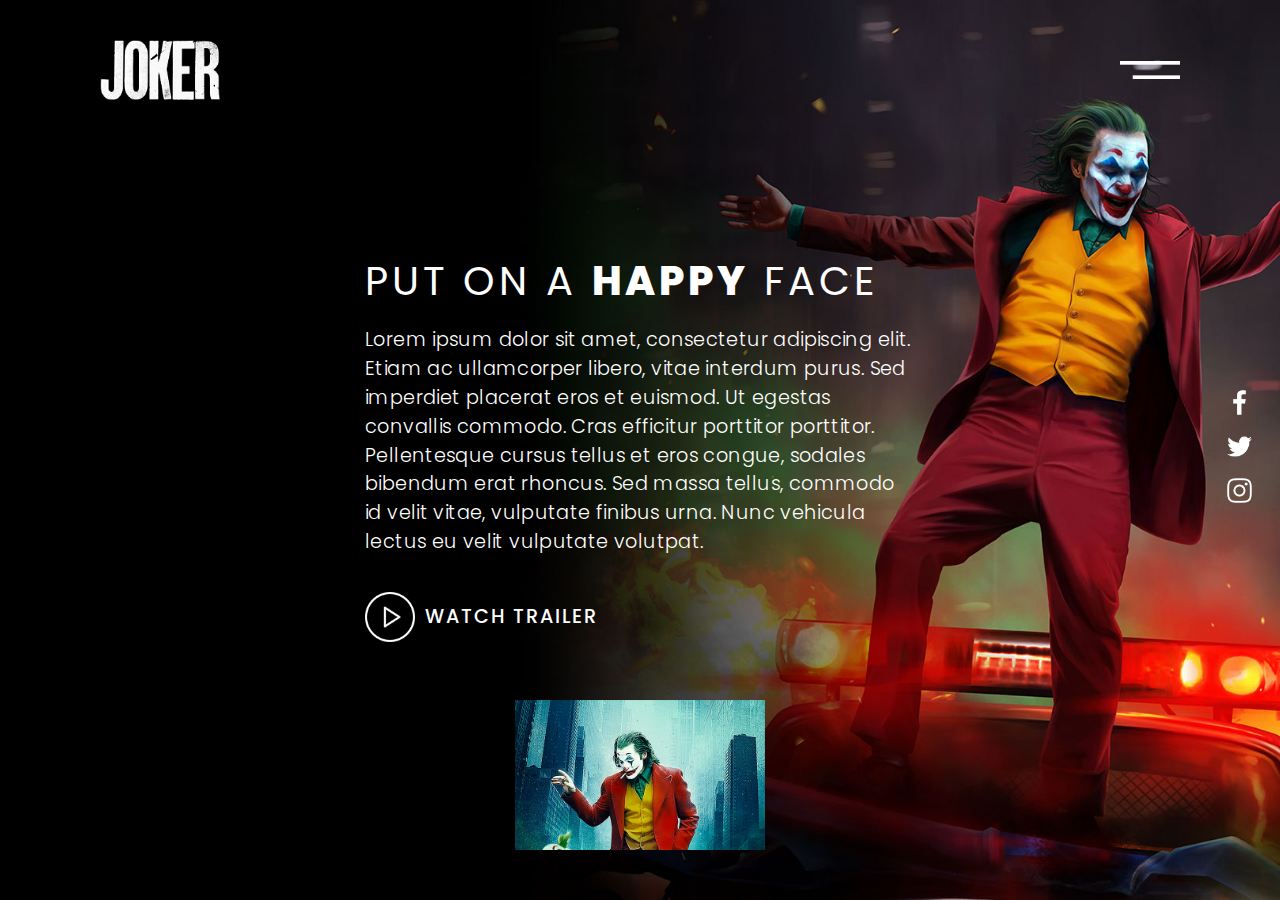
==== index.html @ 4f36a01a "joker movie landing" ====
<!DOCTYPE html>
<html lang="en">
<head>
    <meta charset="UTF-8">
    <meta name="viewport" content="width=device-width, initial-scale=1.0">
    <title>Joker</title>
    <link rel="icon" type="image/png" href="./images/favicon-32x32.png">
    <link rel="stylesheet" href="./css/style.css">
</head>
<body>
    <header>
        <a href="#" class="logo">
            <img src="images/logo.png" alt="logo">
        </a>
        <div class="toggle">
            <img src="images/toggle.png" alt="toggle">
        </div>
    </header>
    <div class="banner">
        <div class="content">
            <h2>Put on a <span>Happy</span> face</h2>
            <p>
                Lorem ipsum dolor sit amet, consectetur adipiscing elit. 
                Etiam ac ullamcorper libero, vitae interdum purus. 
                Sed imperdiet placerat eros et euismod. Ut egestas convallis commodo. 
                Cras efficitur porttitor porttitor. Pellentesque cursus tellus et eros congue, 
                sodales bibendum erat rhoncus. Sed massa tellus, commodo id velit vitae, 
                vulputate finibus urna. Nunc vehicula lectus eu velit vulputate volutpat.
             </p>
             <a href="#" class="play" onclick="toggle();">
                <img src="images/play.png" alt="play">
                Watch Trailer
             </a>
             <div class="slide"></div>
             <ul class="sci">
                <li><a href="#"><img src="images/facebook.png"></a></li>
                <li><a href="#"><img src="images/twitter.png"></a></li>
                <li><a href="#"><img src="images/instagram.png"></a></li>
             </ul>
        </div>
    </div>
    <div class="trailer">
        <iframe class="video" width="80%" height="80%" src="https://www.youtube-nocookie.com/embed/t433PEQGErc?start=1" frameborder="0" allow="accelerometer; autoplay; encrypted-media; gyroscope; picture-in-picture" allowfullscreen></iframe>
        <img src="./images/close.png" alt="close" class="close" onclick="toggle();">
    </div>
    <script type="text/javascript">
        function toggle() {
            var trailer = document.querySelector('.trailer');
            var videos = document.querySelectorAll('iframe, video');
            trailer.classList.toggle('active');
            
            Array.prototype.forEach.call(videos, function (video) {
                if (video.tagName.toLowerCase() === 'video') {
                    video.pause();
                } else {
                    var src = video.src;
                    video.src = src;
                }
            });
        }
    </script>
</body>
</html>
---- css/style.css ----
@import url("https://fonts.googleapis.com/css?family=Poppins:200,300,400,500,600,700,800,900&display=swap");
header {
  position: absolute;
  top: 0;
  left: 0;
  width: 100%;
  display: -webkit-box;
  display: -ms-flexbox;
  display: flex;
  -webkit-box-pack: justify;
      -ms-flex-pack: justify;
          justify-content: space-between;
  -webkit-box-align: center;
      -ms-flex-align: center;
          align-items: center;
  padding: 40px 100px;
  z-index: 1000;
}

header .logo {
  max-width: 120px;
}

header .logo img {
  max-width: 100%;
}

header .toggle {
  max-width: 60px;
  cursor: pointer;
}

header .toggle img {
  max-width: 100%;
}

.banner {
  position: relative;
  width: 100%;
  min-height: 100vh;
  padding: 0 100px;
  background: url("../images/bg.jpg");
  background-position: center;
  background-size: cover;
  display: -webkit-box;
  display: -ms-flexbox;
  display: flex;
  -webkit-box-pack: center;
      -ms-flex-pack: center;
          justify-content: center;
  -webkit-box-align: center;
      -ms-flex-align: center;
          align-items: center;
}

.banner .content {
  max-width: 550px;
}

.banner .content h2 {
  text-transform: uppercase;
  font-weight: 400;
  font-size: 2.5em;
  letter-spacing: 0.1em;
  color: #fff;
}

.banner .content h2 span {
  font-weight: 800;
}

.banner .content p {
  font-size: 1.2em;
  font-weight: 300;
  letter-spacing: 0.02em;
  line-height: 1.5em;
  color: #fff;
  margin: 15px 0 35px;
}

.play {
  position: relative;
  display: -webkit-inline-box;
  display: -ms-inline-flexbox;
  display: inline-flex;
  -webkit-box-pack: start;
      -ms-flex-pack: start;
          justify-content: flex-start;
  -webkit-box-align: center;
      -ms-flex-align: center;
          align-items: center;
  color: #fff;
  text-transform: uppercase;
  font-weight: 500;
  text-decoration: none;
  letter-spacing: 2px;
  font-size: 1.2em;
}

.play img {
  margin-right: 10px;
  max-width: 50px;
}

.sci {
  position: absolute;
  top: 50%;
  -webkit-transform: translateY(-50%);
          transform: translateY(-50%);
  right: 20px;
  display: -webkit-box;
  display: -ms-flexbox;
  display: flex;
  -webkit-box-pack: center;
      -ms-flex-pack: center;
          justify-content: center;
  -webkit-box-align: center;
      -ms-flex-align: center;
          align-items: center;
  -webkit-box-orient: vertical;
  -webkit-box-direction: normal;
      -ms-flex-direction: column;
          flex-direction: column;
}

.sci li {
  list-style: none;
}

.sci li a {
  text-decoration: none;
}

.sci li img {
  -webkit-filter: invert(1);
          filter: invert(1);
  -webkit-transform: scale(0.6);
          transform: scale(0.6);
}

.slide {
  position: absolute;
  bottom: 50px;
  left: calc(50% - 250px / 2);
  width: 250px;
  height: 150px;
  background: url("../images/joker.png");
  background-size: cover;
  cursor: pointer;
  -webkit-animation: animate 25s linear infinite;
          animation: animate 25s linear infinite;
}

@-webkit-keyframes animate {
  0%, 100% {
    background-position: top;
  }
  45%, 55% {
    background-position: bottom;
  }
}

@keyframes animate {
  0%, 100% {
    background-position: top;
  }
  45%, 55% {
    background-position: bottom;
  }
}

.trailer {
  background: rgba(0, 0, 0, 0.95);
  position: fixed;
  top: 50%;
  left: 50%;
  -webkit-transform: translate(-50%, -50%);
          transform: translate(-50%, -50%);
  width: 100%;
  height: 100%;
  display: -webkit-box;
  display: -ms-flexbox;
  display: flex;
  -webkit-box-pack: center;
      -ms-flex-pack: center;
          justify-content: center;
  -webkit-box-align: center;
      -ms-flex-align: center;
          align-items: center;
  visibility: hidden;
  opacity: 0;
  z-index: 100000;
}

.trailer .video {
  outline: none;
}

.trailer .close {
  position: absolute;
  top: 30px;
  right: 30px;
  cursor: pointer;
  -webkit-filter: invert(1);
          filter: invert(1);
  max-width: 32px;
}

.active {
  visibility: visible;
  opacity: 1;
}

@media (max-width: 991px) {
  header {
    padding: 20px 50px;
  }
  header .logo {
    max-width: 80px;
  }
  header .toggle {
    max-width: 40px;
  }
  .banner {
    padding: 100px 50px;
  }
  .banner .content h2 {
    font-weight: 400;
    font-size: 2em;
    letter-spacing: 0.05em;
  }
  .banner p {
    font-size: 1em;
  }
  .slide {
    position: relative;
    bottom: initial;
    left: 0;
    width: 250px;
    height: 150px;
    margin: 20px 0;
  }
  .sci {
    position: absolute;
    top: initial;
    right: initial;
    margin-top: 40px;
    -webkit-transform: translateY(-50%);
            transform: translateY(-50%);
    display: -webkit-box;
    display: -ms-flexbox;
    display: flex;
    -webkit-box-pack: center;
        -ms-flex-pack: center;
            justify-content: center;
    -webkit-box-align: center;
        -ms-flex-align: center;
            align-items: center;
    -webkit-box-orient: horizontal;
    -webkit-box-direction: normal;
        -ms-flex-direction: row;
            flex-direction: row;
  }
  .sci li {
    list-style: none;
    margin: 0 5px;
  }
  .trailer .video {
    max-width: 90%;
    outline: none;
  }
}

* {
  -webkit-box-sizing: border-box;
          box-sizing: border-box;
  font-family: 'Poppins', sans-serif;
  margin: 0;
  padding: 0;
}
/*# sourceMappingURL=style.css.map */
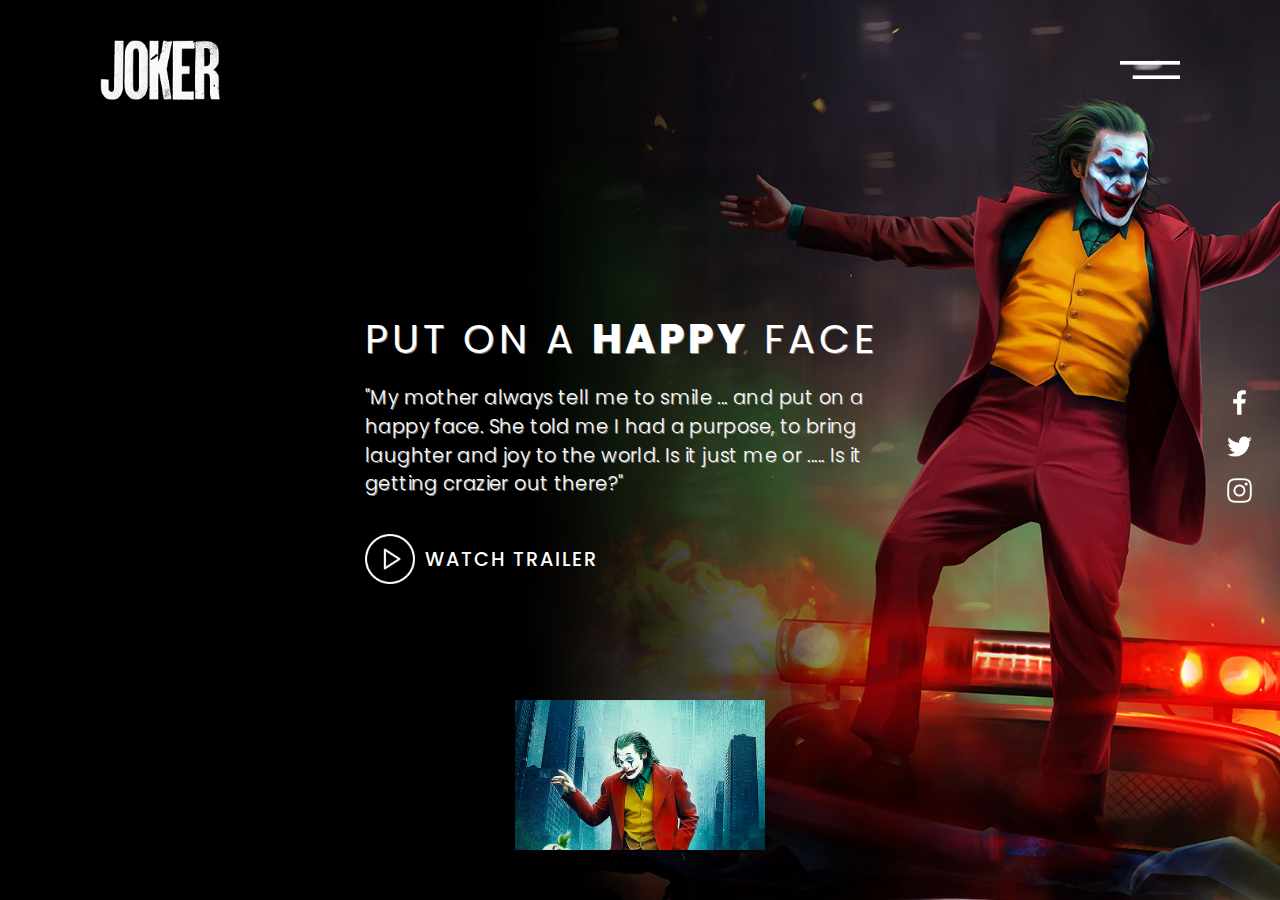
==== commit 991c6b24: "fit the joker scene lines" ====
--- a/index.html
+++ b/index.html
@@ -16,22 +16,19 @@
             <img src="images/toggle.png" alt="toggle">
         </div>
     </header>
-    <div class="banner">
+    <div class="banner banner_joker">
         <div class="content">
             <h2>Put on a <span>Happy</span> face</h2>
             <p>
-                Lorem ipsum dolor sit amet, consectetur adipiscing elit. 
-                Etiam ac ullamcorper libero, vitae interdum purus. 
-                Sed imperdiet placerat eros et euismod. Ut egestas convallis commodo. 
-                Cras efficitur porttitor porttitor. Pellentesque cursus tellus et eros congue, 
-                sodales bibendum erat rhoncus. Sed massa tellus, commodo id velit vitae, 
-                vulputate finibus urna. Nunc vehicula lectus eu velit vulputate volutpat.
+                "My mother always tell me to smile ... and put on a happy face.
+                She told me I had a purpose, to bring laughter and joy to the world.
+                Is it just me or ..... Is it getting crazier out there?"
              </p>
              <a href="#" class="play" onclick="toggle();">
                 <img src="images/play.png" alt="play">
                 Watch Trailer
              </a>
-             <div class="slide"></div>
+             <div class="slide slide_joker"></div>
              <ul class="sci">
                 <li><a href="#"><img src="images/facebook.png"></a></li>
                 <li><a href="#"><img src="images/twitter.png"></a></li>
--- a/css/style.css
+++ b/css/style.css
@@ -39,9 +39,6 @@
   width: 100%;
   min-height: 100vh;
   padding: 0 100px;
-  background: url("../images/bg.jpg");
-  background-position: center;
-  background-size: cover;
   display: -webkit-box;
   display: -ms-flexbox;
   display: flex;
@@ -63,6 +60,7 @@
   font-size: 2.5em;
   letter-spacing: 0.1em;
   color: #fff;
+  text-shadow: 1px 1px grey;
 }
 
 .banner .content h2 span {
@@ -76,6 +74,32 @@
   line-height: 1.5em;
   color: #fff;
   margin: 15px 0 35px;
+  text-shadow: 1px 1px grey;
+}
+
+.banner_darkknight {
+  background: url("../images/darkknight/bg.jpg");
+  background-position: center;
+  background-size: cover;
+  opacity: .9;
+}
+
+.banner_joker {
+  background: url("../images/joker/bg.jpg");
+  background-position: center;
+  background-size: cover;
+}
+
+.banner_suicidesquad {
+  background: url("../images/suicidesquad/joker.jpg");
+  background-position: center;
+  background-size: cover;
+}
+
+.banner_timburton {
+  background: url("../images/timburton/bg.png");
+  background-position: center;
+  background-size: cover;
 }
 
 .play {
@@ -144,11 +168,29 @@
   left: calc(50% - 250px / 2);
   width: 250px;
   height: 150px;
-  background: url("../images/joker.png");
-  background-size: cover;
   cursor: pointer;
   -webkit-animation: animate 25s linear infinite;
           animation: animate 25s linear infinite;
+}
+
+.slide_darkknight {
+  background: url("../images/darkknight/poster.jpg");
+  background-size: cover;
+}
+
+.slide_joker {
+  background: url("../images/joker/joker.png");
+  background-size: cover;
+}
+
+.slide_suicidesquad {
+  background: url("../images/suicidesquad/poster.jpg");
+  background-size: cover;
+}
+
+.slide_timburton {
+  background: url("../images/timburton/poster.png");
+  background-size: cover;
 }
 
 @-webkit-keyframes animate {
